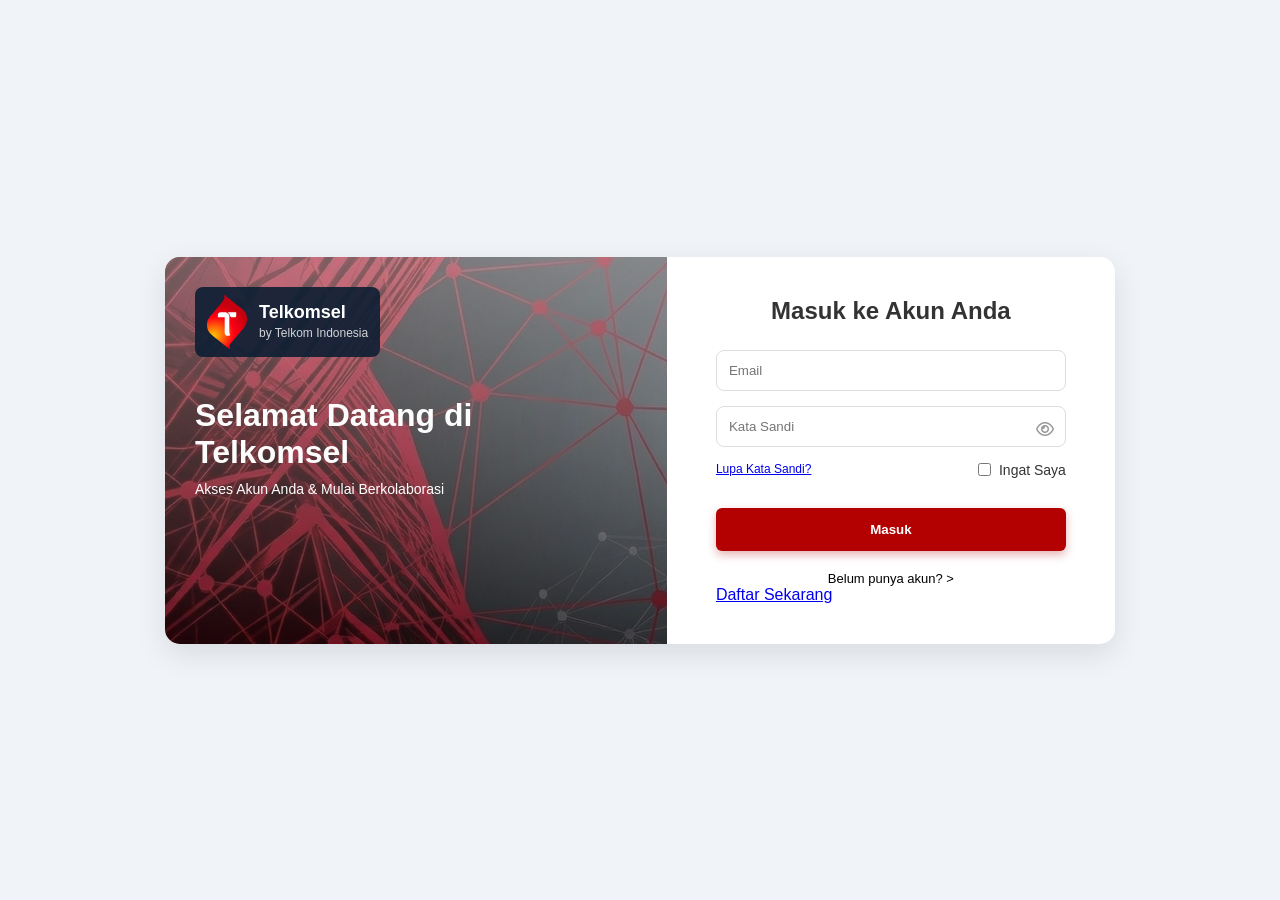
==== index.html @ 9e17dfa0 "Add files via upload" ====
<!DOCTYPE html>
<html lang="id">
<head>
    <meta charset="UTF-8">
    <meta name="viewport" content="width=device-width, initial-scale=1.0">
    <title>Telkomsel - Login & Register</title>
    <link rel="stylesheet" href="style.css">
    <link rel="stylesheet" href="https://cdnjs.cloudflare.com/ajax/libs/font-awesome/6.0.0/css/all.min.css">
</head>
<body>
    <div class="main-container">
        <div class="left-side">
            <div class="logo-container">
                <img src="Telkomsel_2021_icon.svg" alt="Telkomsel Logo" class="logo">
                <div class="logo-text">
                    <strong>Telkomsel</strong><br>
                    <span>by Telkom Indonesia</span>
                </div>
            </div>
            <div class="welcome-text">
                <h1>Selamat Datang di <br> Telkomsel</h1>
                <p>Akses Akun Anda & Mulai Berkolaborasi</p>
            </div>
        </div>

        <!-- Sisi Kanan -->
        <div class="right-side">

            <div class="form-card" id="loginBox">
                <h2>Masuk ke Akun Anda</h2>
                <form id="loginForm">
                    <input type="email" placeholder="Email" required>
                    <div class="password-field">
                        <input type="password" placeholder="Kata Sandi" class="pass-input" required>
                        <i class="fa-regular fa-eye toggle-eye"></i>
                    </div>
                    <div class="form-options">
                        <a href="forget.html" class="forgot-link">Lupa Kata Sandi?</a>
                        <div class="remember-me">
                            <input type="checkbox" id="remember-log">
                            <label for="remember-log">Ingat Saya</label>
                        </div>
                    </div>
                    <button type="submit" class="btn-primary btn-login">Masuk</button>
                </form>
                <p class="footer-text">Belum punya akun? ></p>
                <a href="register.html" onclick="showRegister()">Daftar Sekarang</a>
            </div>

            <div class="form-card hidden" id="registerBox">
                <h2>Daftar Akun Baru</h2>
                <form id="registerForm">
                    <input type="text" placeholder="Nama Lengkap" required>
                    <input type="email" placeholder="Email" required>
                    <div class="password-field">
                        <input type="password" placeholder="Kata Sandi" class="pass-input" required>
                        <i class="fa-regular fa-eye toggle-eye"></i>
                    </div>
                    <input type="password" placeholder="Konfirmasi Kata Sandi" required>
                    <div class="remember-me">
                        <input type="checkbox" id="remember-reg">
                        <label for="remember-reg">Ingat Saya</label>
                    </div>
                    <button type="submit" class="btn-primary btn-reg">Daftar</button>
                </form>
                <p class="footer-text">Sudah punya akun?>/<p>
                <a href="login.html" onclick="showLogin()">Masuk Sekarang</a></p>
            </div>

        </div>
    </div>
    <script src="script.js"></script>
</body>
</html>
---- style.css ----
/* Pengaturan Dasar */
* { box-sizing: border-box; 
    margin: 0; padding: 0; 
    font-family: 
    'Segoe UI', 
    sans-serif;     
}

body { 
    background-color: #f0f4f8; 
    height: 100vh; 
    display: flex; 
    justify-content: center; 
    align-items: center; 
}

/* Kontainer Utama */
.main-container { 
    display: flex; 
    width: 950px; 
    background: white; 
    border-radius: 15px; 
    overflow: hidden; 
    box-shadow: 0 10px 30px rgba(0,0,0,0.1); 
}

/* Sisi Kiri */
.left-side {
    flex: 1.2;
    background: linear-gradient(rgba(255, 255, 255, 0.358), rgba(0, 0, 0, 0.342)), 
                url('ilustrasi tower.png') center/cover;
    position: relative;
    padding: 30px;
}

.logo-container {
    background: rgba(13, 30, 51, 0.9);
    padding: 8px 12px;
    border-radius: 8px;
    display: inline-flex;
    align-items: center;    
    color: white;
}

.logo {
    width: 40px;
    margin-right: 12px;}

.logo-text strong { font-size: 18px; }
.logo-text span { font-size: 12px; opacity: 0.8; }

.brand { 
    display: flex; 
    align-items: center; 
    gap: 20px; 
    font-weight: bold; 
    margin-bottom: 30px; 
}

.left-side h1 { 
    color: #fcfcfc; 
    margin-bottom: 10px; 
}

.left-side p { 
    color: #dedcdc; 
    font-size: 14px; 
}

/* Tambahkan pengaturan margin otomatis pada teks selamat datang */
.welcome-text {
    margin-top: 40px;      /* Mendorong teks ke bawah dari logo */
    margin-bottom: 40px;   /* Mendorong teks ke atas dari batas bawah */
    text-align: left;      /* Memastikan tulisan tetap rata kiri (tidak ketengah) */
}

/* Memastikan teks terlihat jelas (dari modifikasi sebelumnya) */
.welcome-text p {
    color: #FFFFFF;
    opacity: 1;
}

/* Sisi Kanan */
.right-side { 
    flex: 1; 
    padding: 40px; 
    display: flex; 
    justify-content: center; 
    align-items: center; 
}

.form-card { 
    width: 100%; 
    max-width: 350px; 
}

.form-card h2 { 
    text-align: center; 
    margin-bottom: 25px; 
    color: #333; 
}

/* Input & Button */
input { 
    width: 100%; 
    padding: 12px; 
    margin-bottom: 15px; 
    border: 1px solid #ddd; 
    border-radius: 8px; 
}

.password-field { 
    position: relative; 
}

.toggle-eye { 
    position: absolute; 
    right: 12px; 
    top: 15px; 
    cursor: pointer; 
    color: #999; 
}

.btn-primary { 
    width: 100%; 
    padding: 12px; 
    border: none; 
    border-radius: 8px; 
    color: white; 
    font-weight: bold; 
    cursor: pointer; 
    transition: 0.3s; 
}

.btn-login {
    width: 100%;
    padding: 14px;
    background-color: #b30000;
    color: white;
    border: none;
    border-radius: 6px;
    font-weight: bold;
    cursor: pointer;
    transition: 0.3s;
    box-shadow: 0 4px 10px rgba(179, 0, 0, 0.3);
}

.btn-reg { 
    background-color: #b41f1f; 
}   /* merah Gelap sesuai gambar register */

.btn-forget {
    background-color: #b41f1f;
} /* Sama dengan login */

.btn-verify {
    background-color: #b41f1f;
} /* Sama dengan login */

.btn-reset {
    background-color: #b41f1f;
} /* Sama dengan login */

/* Utilitas */
.hidden { 
    display: none !important; 
}

.form-options { 
    display: flex; 
    justify-content: space-between; 
    font-size: 12px; 
    margin-bottom: 15px; 
}

.divider { 
    text-align: center; 
    margin: 20px 0; 
    border-bottom: 1px solid #eee; 
    line-height: 0.1em; 
}

.divider span { 
    background: #fff; 
    padding: 0 10px; 
    font-size: 12px; 
    color: #999; 
}
.social-login { 
    display: flex; 
    justify-content: center; 
    gap: 10px; 
}

.social-btn { 
    padding: 8px 15px; 
    border: 1px solid #eee; 
    border-radius: 5px; 
    background: white; 
    cursor: pointer; 
}
.footer-text { 
    text-align: center; 
    margin-top: 20px; 
    font-size: 13px; 
}
.footer-text a { 
    color: #0d2137; 
    font-weight: bold; 
    text-decoration: none; 
}

/* Styling untuk pesan */
.message {
    margin-top: 15px;
    padding: 10px;
    border-radius: 5px;
    text-align: center;
    font-size: 14px;
}

.message.success {
    background-color: #d4edda;
    color: #155724;
    border: 1px solid #c3e6cb;
}

.message.error {
    background-color: #f8d7da;
    color: #721c24;
    border: 1px solid #f5c6cb;
}

.message.warning {
    background-color: #fff3cd;
    color: #856404;
    border: 1px solid #ffeaa7;
}

/* Styling untuk label */
label {
    display: block;
    margin-bottom: 5px;
    color: #333;
    font-size: 14px;
    font-weight: 500;
}

.password-field label {
    margin-bottom: 5px;
}

.remember-me {
    display: flex;
    align-items: center;
    gap: 8px;
    margin-bottom: 15px;
}

.remember-me input[type="checkbox"] {
    width: auto;
    margin: 0;
    cursor: pointer;
}

.remember-me label {
    margin: 0;
    cursor: pointer;
}
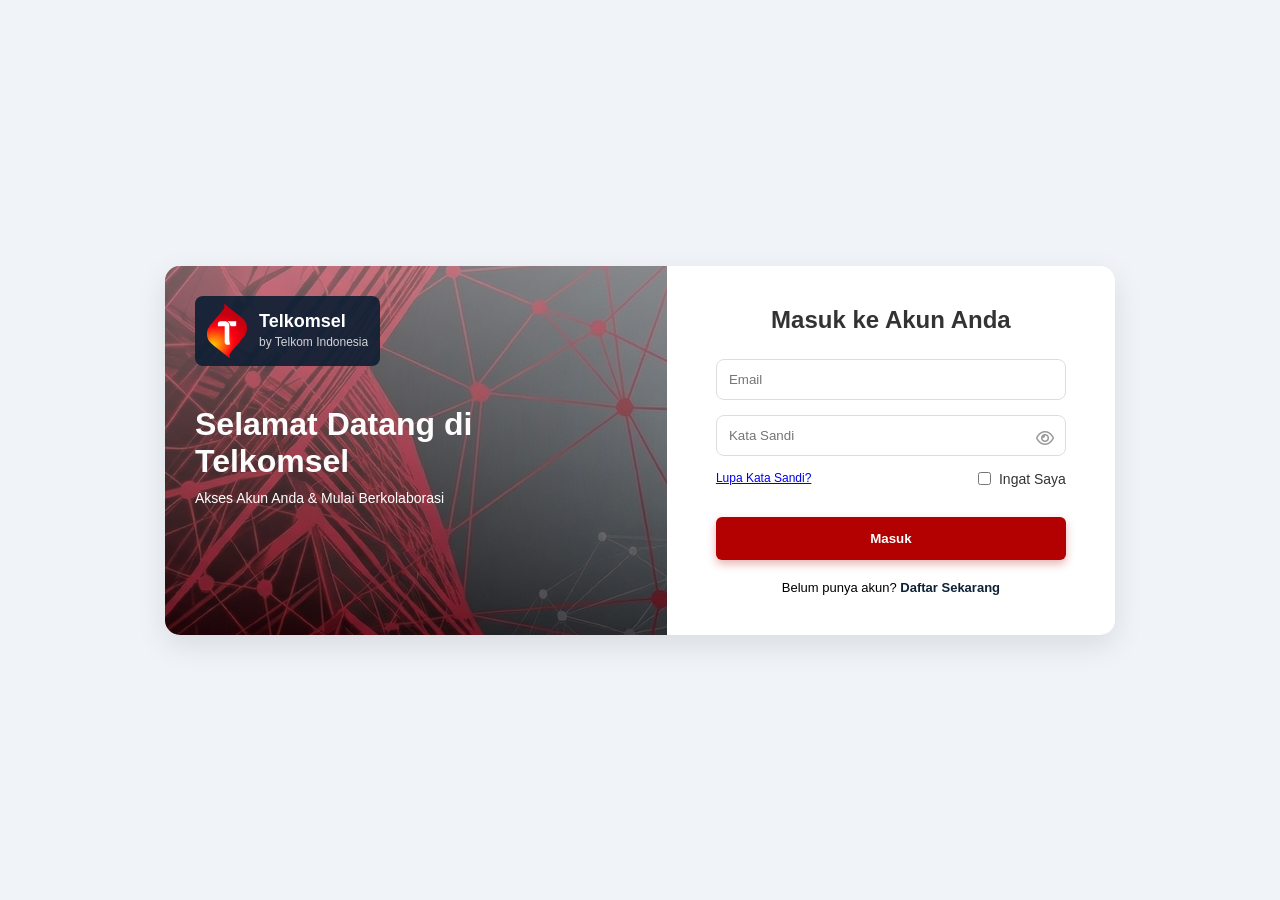
==== commit 3d62b258: "Fix HTML formatting and structure" ====
--- a/index.html
+++ b/index.html
@@ -43,8 +43,7 @@
                     </div>
                     <button type="submit" class="btn-primary btn-login">Masuk</button>
                 </form>
-                <p class="footer-text">Belum punya akun? ></p>
-                <a href="register.html" onclick="showRegister()">Daftar Sekarang</a>
+                <p class="footer-text">Belum punya akun? <a href="register.html" onclick="showRegister()">Daftar Sekarang</a></p>
             </div>
 
             <div class="form-card hidden" id="registerBox">
@@ -63,12 +62,10 @@
                     </div>
                     <button type="submit" class="btn-primary btn-reg">Daftar</button>
                 </form>
-                <p class="footer-text">Sudah punya akun?>/<p>
-                <a href="login.html" onclick="showLogin()">Masuk Sekarang</a></p>
+                <p class="footer-text">Sudah punya akun?><a href="login.html" onclick="showLogin()">Masuk Sekarang</a>/<p>
             </div>
-
         </div>
     </div>
     <script src="script.js"></script>
 </body>
-</html>+</html>
